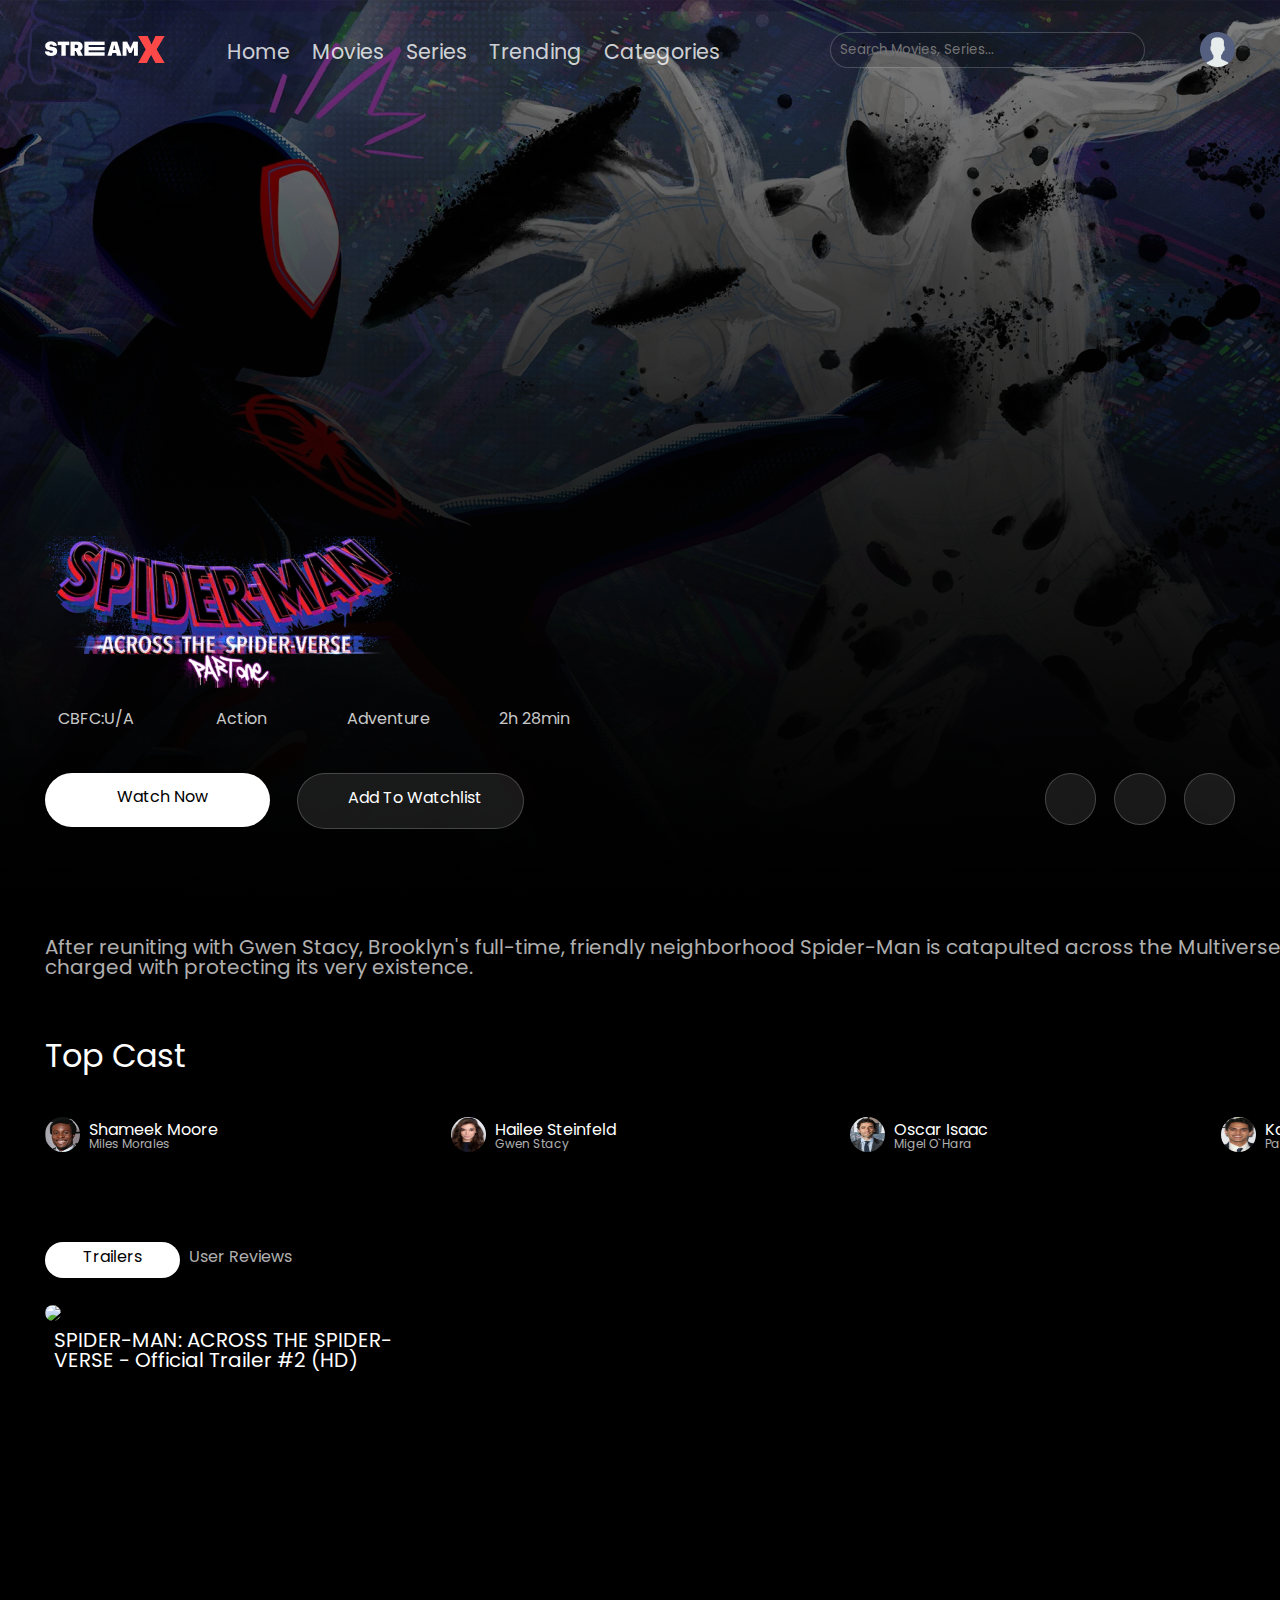
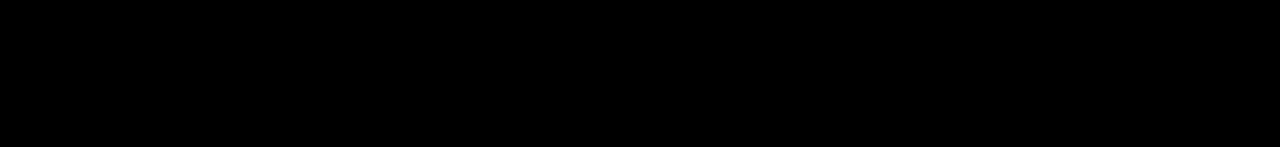
==== SpiderMan.html @ 91e1599d "add SpiderMan page" ====
<!DOCTYPE html>
<html lang="en">
<head>
    <meta charset="UTF-8">
    <meta name="viewport" content="width=device-width, initial-scale=1.0">
    <link rel="stylesheet" href="SpiderManStyle.css">
    <link rel="stylesheet" href="scrollbar.css">
    <link rel="stylesheet" href="https://cdnjs.cloudflare.com/ajax/libs/font-awesome/6.4.0/css/all.min.css" integrity="sha512-iecdLmaskl7CVkqkXNQ/ZH/XLlvWZOJyj7Yy7tcenmpD1ypASozpmT/E0iPtmFIB46ZmdtAc9eNBvH0H/ZpiBw==" crossorigin="anonymous" referrerpolicy="no-referrer" />
    <title>Document</title>
</head>
<body>
    <div class="index__SpiderManFilm-container">
        <div class="index__SpiderManFilm-navbar-container">
            <div class="index__SpiderManFilm-navbar-content">
                
                <div class="index__SpiderManFilm-navbar-left-container">
                    <div class="index__SpiderManFilm-navbar-logo-container">
                        <a href="#"><img src="images/Logo.png"></a>
                    </div>
                    <div class="index__SpiderManFilm-navbar-links-container">
                        <a href="#">Home</a>
                        <a href="#">Movies</a>
                        <a href="#">Series</a>
                        <a href="#">Trending</a>
                        <a href="#">Categories</a>
                    </div>
                </div>
                <div class="index__SpiderManFilm-navbar-right-container">
                    <div class="index__SpiderManFilm-navbar-search-container">
                        <input type="search" placeholder="Search Movies, Series...">
                    </div>
                    <div class="index__SpiderManFilm-navbar-userlogo-container">
                            <img src="images/149071.png" alt="" height="35">
                    </div>
                </div>
            </div>
        </div>
        <div class="index__SpiderManFilm-mainFilm-container">
            <div class="index__SpiderManFilm-mainFilm-content">
            <div class="index__SpiderManFilm-mainFilm-image-container">
                <img src="images/Spiderman.png" alt="">
            </div>
            <div class="index_SpiderManFilm-mainFilm-filmCharacteristics-container">
                <div class="index__SpiderManFilm-mainFilm-filmCharacteristics"><a>CBFC:U/A</a></div>
                <div class="index__SpiderManFilm-mainFilm-filmCharacteristics"><a>Action</a></div>
                <div class="index__SpiderManFilm-mainFilm-filmCharacteristics"><a>Adventure</a></div>
                <div class="index__SpiderManFilm-mainFilm-filmCharacteristics"><a>2h 28mіn</a></div>
            </div>

            </div>
                <div class="index__SpiderManFilm-mainFilm-buttons-container">
                <div class="index__SpiderManFilm-mainFilm-left-buttons-container">  
                    <div class="index__SpiderManFilm-mainFilm-watchNow-button-container">
                        <div class="index__SpiderManFilm-mainFilm-watchNow-button"><i class="fa-sharp fa-solid fa-circle-play" style="color: #303030;"></i><a href="SpiderMan.html">Watch Now</a></div>
                    </div>
                    <div class="index__SpiderManFilm-mainFilm-moreInfo-button-container">
                        <div class="index__SpiderManFilm-mainFilm-moreInfo-button"><i class="fa-regular fa-bookmark" style="color: #ffffff;"></i><a href="#">Add To Watchlist</a></div>
                    </div> 
                </div>  
                <div class="index__SpiderManFilm-mainFilm-right-buttons-container">  
                    <div class="index__SpiderManFilm-mainFilm-heart-button-container">
                        <div class="index__SpiderManFilm-mainFilm-watchNow-button"><i class="fa-regular fa-heart" style="color: #ffffff;"></i></div>
                    </div>
                    <div class="index__SpiderManFilm-mainFilm-download-button-container">
                        <div class="index__SpiderManFilm-mainFilm-moreInfo-button"><i class="fa-solid fa-download" style="color: #ffffff;"></i></div>
                    </div> 
                    <div class="index__SpiderManFilm-mainFilm-repost-button-container">
                        <div class="index__SpiderManFilm-mainFilm-moreInfo-button"><i class="fa-solid fa-share" style="color: #ffffff;"></i></div>
                    </div> 
                </div>  
            </div>
        </div>
        <div class="index__SpiderManFilm-Info-container">
            <div class="index__SpiderManFilm-Info-content">
                <div class="index__SpiderManFilm-Info-Description-container">
                    <p>After reuniting with Gwen Stacy, Brooklyn's full-time, friendly neighborhood Spider-Man is catapulted across the Multiverse, where he encounters a team of Spider-People charged with protecting its very existence.</p>
                </div>
                <div class="index__SpiderManFilm-Info-Cast-container">
                    <h1>Top Cast</h1>
                    <div class="index__SpiderManFilm-Info-Actors-container">
                        <div class="index__SpiderManFilm-Info-actor">
                            <div class="index__SpiderManFilm-Actor-Image-container"><img src="images/cast1.jpg" alt="" height="50" id="index__SpiderManFilm-Actor-Image"></div>
                            <div class="index__SpiderManFilm-Actor-text-container">                                
                                <p>Shameek Moore</p>
                                <p class="index__SpiderManFilm-bottom-text">Miles Morales</p>
                            </div>
                        </div>
                        <div class="index__SpiderManFilm-Info-actor">
                            <div class="index__SpiderManFilm-Actor-Image-container"><img src="images/cast3.jpg" alt="" height="50" id="index__SpiderManFilm-Actor-Image"></div>
                            <div class="index__SpiderManFilm-Actor-text-container">
                                <p>Hailee Steinfeld</p>
                                <p class="index__SpiderManFilm-bottom-text">Gwen Stacy</p>
                            </div>
                        </div>
                        <div class="index__SpiderManFilm-Info-actor">
                            <div class="index__SpiderManFilm-Actor-Image-container"><img src="images/cast2.jpg" alt="" height="50" id="index__SpiderManFilm-Actor-Image"></div>
                            <div class="index__SpiderManFilm-Actor-text-container">
                                <p>Oscar Isaac</p>
                                <p class="index__SpiderManFilm-bottom-text">Migel O`Hara</p>
                            </div>
                        </div>
                        <div class="index__SpiderManFilm-Info-actor">
                            <div class="index__SpiderManFilm-Actor-Image-container"><img src="images/cast4.jpg" alt="" height="50" id="index__SpiderManFilm-Actor-Image"></div>
                            <div class="index__SpiderManFilm-Actor-text-container">   
                                <p>Karan Soni</p>
                                <p class="index__SpiderManFilm-bottom-text">Pavitra Prabhakara</p>
                            </div> 
                        </div>
                        <div class="index__SpiderManFilm-Info-actor">
                            <div class="index__SpiderManFilm-Actor-Image-container"><img src="images/cast5.jpg" alt="" height="50" id="index__SpiderManFilm-Actor-Image"></div>
                            <div class="index__SpiderManFilm-Actor-text-container">  
                                <p>Daniel Kaluuya</p>
                                <p class="index__SpiderManFilm-bottom-text">Spider-Man Punk</p>
                            </div> 
                        </div>
                    </div>
                </div>
                <div class="index__SpiderManFilm-Info-Trailers-container">
                    <div class="index__SpiderManFilm-Info-Trailer-container">
                        <div class="index__SpiderManFilm-Info-Trailer"><a>Trailers</a></div>
                    </div>
                        <div class="index__SpiderManFilm-Info-User_Reviews"><a>User Reviews</a></div>

                </div>
                <div class="index__SpiderManFilm-Trailer-container">
                        <div class="index__SpiderManFilm-Trailer-content">
                            <a href="https://www.youtube.com/watch?v=shW9i6k8cB0"><div class="index__SpiderManFilm-trailer-image"><img src="https://i.ytimg.com/vi/shW9i6k8cB0/hq720.jpg?sqp=-oaymwEcCNAFEJQDSFXyq4qpAw4IARUAAIhCGAFwAcABBg==&rs=AOn4CLAlRu0ZOzSCcuzp1_4CNb85UlX5MQ" height="200"></div>
                            <div class="index__SpiderManFilm-trailer-text"><a href="https://www.youtube.com/watch?v=shW9i6k8cB0">SPIDER-MAN: ACROSS THE SPIDER-VERSE - Official Trailer #2 (HD)</a></div></a>
                        </div>
                </div>
            </div>
        </div>
</body>
</html>
---- SpiderManStyle.css ----
@import url('https://fonts.googleapis.com/css2?family=Poppins:wght@100;200;300;400;500;600;700;800;900&display=swap');
*{
    padding: 0;
    margin: 0;
    border: 0;
    font-family: 'Poppins', sans-serif;
    color: white;
    transition: .2s linear;
}
:before,:after{
    -moz-box-sizing: border-box;
    -webkit-box-sizing: border-box;
    box-sizing: border-box;
}
:focus, :active{outline: none;}
a:focus, a:active{outline: none;}

nav,footer,header,aside{display: block;}

html, body{
    height: 100%;
    width: 100%;
    font-style: 100%;
    line-height: 1;
    font-style: 14px;
    -ms-text-size-adjust: 100%;
    -moz-text-size-adjust: 100%;
    -webkit-text-size-adjust: 100%;
}

input, button, textarea{font-family: inherit;}

input::-ms-clear{display:none;}
button{cursor: pointer;}
button::-moz-focus-inner{padding: 0;border: 0;}
a, a:visited{text-decoration: none;}
a:hover{text-decoration: none;}
ul li{list-style-type: none;}
img{vertical-align: top;}

h1,h2, h3, h4, h5, h6{font-style: inherit; font-weight: 400;}

body{
    background-color: black;
}

.index__SpiderManFilm-navbar-container{
    height: 12.5vh;
}

.index__SpiderManFilm-navbar-content{
    display: flex;
    justify-content: space-between;
}

.index__SpiderManFilm-navbar-left-container{
    display: flex;
    justify-content: space-between; 
    height: 5vh;
    width: 75vh;
    margin: 4vh 5vh;
}

.index__SpiderManFilm-navbar-right-container{
    display: flex;
    justify-content: space-between; 
    height: 5vh;
    width: 45vh;
    margin: 3vh 5vh;
}

.index__SpiderManFilm-navbar-links-container{
    margin-top: 0.7vh;
}

.index__SpiderManFilm-navbar-links-container a{
    color: rgba(255, 255, 255, 0.80);
    font-size: 2.3vh;
    margin-left: 2vh;
}

.index__SpiderManFilm-navbar-search-container{
    margin-top: 0.5vh;
}

.index__SpiderManFilm-navbar-search-container input{
    border-radius: 40px;
    border: 1px solid rgba(255, 255, 255, 0.20);
    background: rgba(0, 0, 0, 0.10);
    height: 4vh;
    width: 35vh;
    padding: 0vh 1vh;
    color: white;
}

.index__SpiderManFilm-navbar-userlogo-container{
    margin-top: 0.5vh;
}

.index__SpiderManFilm-mainFilm-container{
    text-align: left;
}

.index__SpiderManFilm-mainFilm-content{
    width: 65vh;
    margin-top: 47vh;
}

.index_SpiderManFilm-mainFilm-filmCharacteristics-container{
    display: flex;  
    justify-content: center;
    text-align: center;
    width: 100%;
    margin-top: 1vh;
}

.index__SpiderManFilm-mainFilm-filmCharacteristics-container a{
    color: rgba(255, 255, 255, 0.80);
}

.index__SpiderManFilm-mainFilm-filmDescription-container p{
    color: rgba(255, 255, 255, 0.80);
    line-height: 2.2vh;
}

.index__SpiderManFilm-mainFilm-filmDescription-container{
    margin-top: 3vh;
}

.index__SpiderManFilm-mainFilm-filmCharacteristics{
    height: 5.5vh;
    margin-left: 5vh;
    width: 20vh;
    padding-top: 1.6vh;
    border: none;
    box-sizing: border-box;
    border: 0px solid ; 
    border-radius: 40px;
    transition: .2 linear;
    cursor: pointer;
    user-select: none;
}

.index__SpiderManFilm-mainFilm-filmCharacteristics:hover{
    border: 1px solid rgba(255, 255, 255, 0.20);
    background: rgba(0, 0, 0, 0.10);
    cursor: pointer;    
    user-select: none;
}

.index__SpiderManFilm-mainFilm-filmCharacteristics a{
    color: rgba(255, 255, 255, 0.80);
}

.index__SpiderManFilm-mainFilm-buttons-container{
    display: flex;
    justify-content: center;
    margin-top: 3vh;
    width: 100%;
}

.index__SpiderManFilm-mainFilm-watchNow-button-container{
    height: 6vh;
    background-color: white;
    width: 25vh;
    border-radius: 40px;
    margin-right: 3vh;
}

.index__SpiderManFilm-mainFilm-watchNow-button-container:hover{
    -webkit-box-shadow: 0px 0px 14px 4px rgba(34, 60, 80, 0.32);
    -moz-box-shadow: 0px 0px 14px 4px rgba(34, 60, 80, 0.32);
    box-shadow: 0px 0px 14px 4px rgba(34, 60, 80, 0.32);
}

.index__SpiderManFilm-mainFilm-watchNow-button{
    padding-top: 1.8vh;
    text-align: center;
}

.index__SpiderManFilm-mainFilm-watchNow-button a{
    color: black;
    margin-left: 1vh;
}

.index__SpiderManFilm-mainFilm-moreInfo-button-container{
    height: 6vh;
    border-radius: 40px;
    border: 1px solid rgba(255, 255, 255, 0.20);
    background: rgba(80, 80, 80, 0.3); 
    width: 25vh;
    border-radius: 40px;
}

.index__SpiderManFilm-mainFilm-moreInfo-button{
    padding-top: 1.8vh;
    text-align: center;
}

.index__SpiderManFilm-mainFilm-moreInfo-button a{
    color: rgb(255, 255, 255);
    margin-left: 1vh;
}

.index__SpiderManFilm-container {
    height: 100vh;
    background-image: linear-gradient(rgba(0, 0, 0, 0), rgba(0, 0, 0, 1)), url('images/background.png');
    background-size: cover;
    background-position: top;
    transition: background-color 0.5s ease;
}

.index__SpiderManFilm-mainFilm-image-container{
    margin-left: 5vh;
}

.index__SpiderManFilm-mainFilm-repost-button-container{
    height: 5.5vh;
    border-radius: 40px;
    border: 1px solid rgba(255, 255, 255, 0.20);
    background: rgba(80, 80, 80, 0.3); 
    width: 5.5vh;
    border-radius: 40px;
    margin-left: 2vh;
}

.index__SpiderManFilm-mainFilm-heart-button-container{
    height: 5.5vh;
    border-radius: 40px;
    border: 1px solid rgba(255, 255, 255, 0.20);
    background: rgba(80, 80, 80, 0.3); 
    width: 5.5vh;
    border-radius: 40px;
    margin-left: 2vh;
}

.index__SpiderManFilm-mainFilm-download-button-container{
    height: 5.5vh;
    border-radius: 40px;
    border: 1px solid rgba(255, 255, 255, 0.20);
    background: rgba(80, 80, 80, 0.3); 
    width: 5.5vh;
    border-radius: 40px;
    margin-left: 2vh;
}

.index__SpiderManFilm-mainFilm-buttons-container{
    display: flex;
    justify-content: space-between;
}

.index__SpiderManFilm-mainFilm-right-buttons-container{
    display: flex;
    margin-right: 5vh;
}

.index__SpiderManFilm-mainFilm-left-buttons-container{
    display: flex;
    margin-left: 5vh;
}

.index__SpiderManFilm-Info-container{

    margin-left: 5vh;
    margin-top: 12vh;
}

.index__SpiderManFilm-Info-Description-container p{
    color: rgba(255, 255, 255, 0.70);
    font-size: 20px;
}

.index__SpiderManFilm-Info-container{
    height: 90vh;
    width: 192vh;
}

.index__SpiderManFilm-Info-Cast-container{
    margin-top: 7vh;
}

#index__SpiderManFilm-Actor-Image{
    height: 35px;
    width: 35px;
    border-radius: 50px;
}

.index__SpiderManFilm-Info-actor{
    display: flex;
    justify-content: center;
}

.index__SpiderManFilm-Info-Actors-container{
    display: flex;
    justify-content: space-between;
    margin-top: 5vh;
}

.index__SpiderManFilm-bottom-text{
    font-size: 12px;
    color: rgba(255, 255, 255, 0.70);
}

.index__SpiderManFilm-Actor-text-container{
    margin-left: 1vh;
    margin-top: 0.5vh;
}

.index__SpiderManFilm-Info-Trailers-container{
    margin-top: 10vh;
}

.index__SpiderManFilm-Info-Trailer-container{
    background-color: white;
    width: 15vh;
    height: 4vh;
    display: flex;
    justify-content: center;
    border-radius: 35px;
}

.index__SpiderManFilm-Info-Trailer{
    padding-top: 0.8vh;
}

.index__SpiderManFilm-Info-Trailer-container a{
    color: black;
}

.index__SpiderManFilm-Info-Trailers-container{
    display: flex;
    justify-content: flex-start;
}

.index__SpiderManFilm-Info-User_Reviews{
    margin-top: 0.8vh;
    margin-left: 1vh;
}


.index__SpiderManFilm-Info-User_Reviews a{
    color: rgba(255, 255, 255, 0.70);
}

.index__SpiderManFilm-Trailer-container img{
    border-radius: 15px;
}

.index__SpiderManFilm-Trailer-container{
    margin-top: 3vh;
}

.index__SpiderManFilm-Trailer-content{
    width: 350px;
}

.index__SpiderManFilm-trailer-text{
    margin-left: 1vh;
    padding-top: 1vh;
}

.index__SpiderManFilm-trailer-text a{
    font-size: 20px;
}
---- scrollbar.css ----
body::-webkit-scrollbar {
    width: 8px;
  }
  
  body::-webkit-scrollbar-track {
    background-color: #000000;
    border-radius: 100px;
  }
  
  body::-webkit-scrollbar-thumb {
    background-color: #2b2b2b;
    border-radius: 100px;
  }
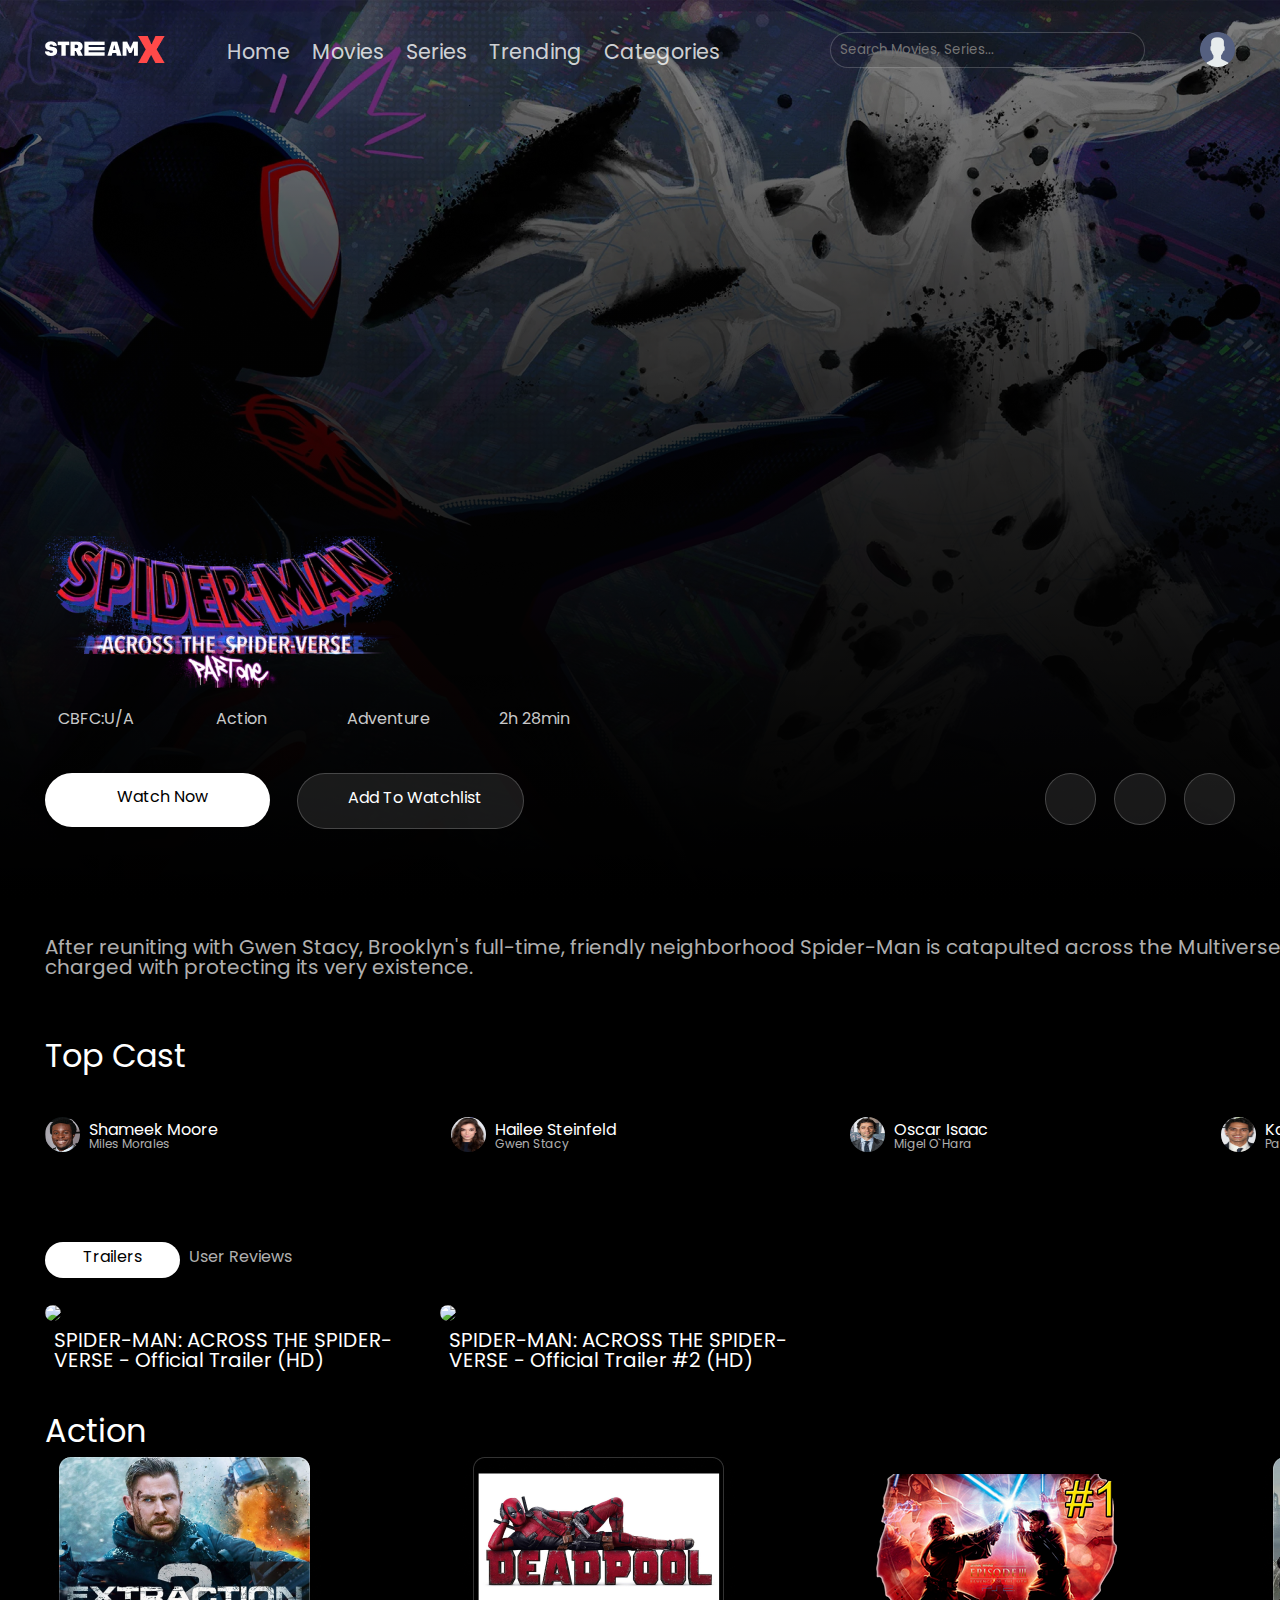
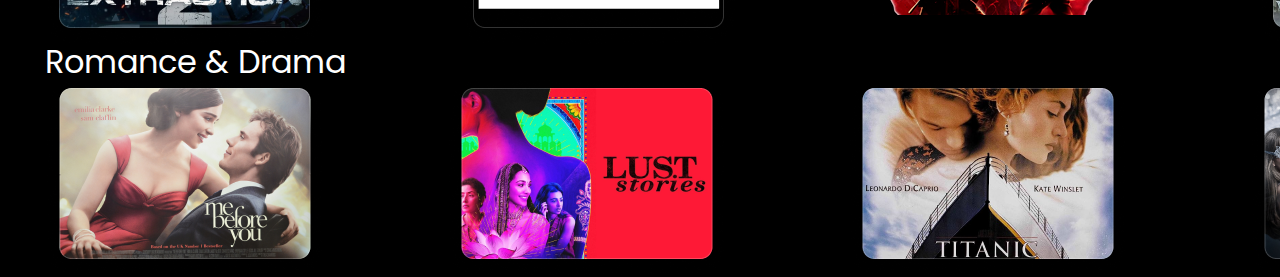
==== commit d5592d58: "end more films" ====
--- a/SpiderMan.html
+++ b/SpiderMan.html
@@ -123,10 +123,35 @@
 
                 </div>
                 <div class="index__SpiderManFilm-Trailer-container">
-                        <div class="index__SpiderManFilm-Trailer-content">
+
+                        <div class="index__SpiderManFilm-1Trailer-content">
+                            <a href="https://www.youtube.com/watch?v=cqGjhVJWtEg"><div class="index__SpiderManFilm-trailer-image"><img src="https://i.ytimg.com/vi/cqGjhVJWtEg/hq720.jpg?sqp=-oaymwEcCNAFEJQDSFXyq4qpAw4IARUAAIhCGAFwAcABBg==&rs=AOn4CLCvWv8WIgl5nJNFV4Pp9B9nI_c59A" height="200"></div>
+                            <div class="index__SpiderManFilm-trailer-text"><a href="https://www.youtube.com/watch?v=cqGjhVJWtEg">SPIDER-MAN: ACROSS THE SPIDER-VERSE - Official Trailer (HD)</a></div></a>
+                        </div>
+                        <div class="index__SpiderManFilm-2Trailer-content">
                             <a href="https://www.youtube.com/watch?v=shW9i6k8cB0"><div class="index__SpiderManFilm-trailer-image"><img src="https://i.ytimg.com/vi/shW9i6k8cB0/hq720.jpg?sqp=-oaymwEcCNAFEJQDSFXyq4qpAw4IARUAAIhCGAFwAcABBg==&rs=AOn4CLAlRu0ZOzSCcuzp1_4CNb85UlX5MQ" height="200"></div>
                             <div class="index__SpiderManFilm-trailer-text"><a href="https://www.youtube.com/watch?v=shW9i6k8cB0">SPIDER-MAN: ACROSS THE SPIDER-VERSE - Official Trailer #2 (HD)</a></div></a>
                         </div>
+                </div>
+                <div class="index__SpiderManFilm-MoreFilms-container">
+                <div class="index__SpiderManFilm-MoreFilms-action-container">
+                    <div class="index__SpiderManFilm-MoreFilms-action-text-container"><h1>Action</h1></div>
+                    <div class="index__SpiderManFilm-MoreFilms-action-images-container">
+                        <div class="index__SpiderManFilm-MoreFilms-action-FirstFilm-container"><a href=""><img src="images/firstfilmaction.png" alt=""></a></div>
+                        <div class="index__SpiderManFilm-MoreFilms-action-film-container"><a href=""><img src="images/secondfilmaction.png" alt=""></a></div>
+                        <div class="index__SpiderManFilm-MoreFilms-action-thirdfilm-container"><a href=""><img src="images/trirdfilaction.png" alt=""></a></div>
+                        <div class="index__SpiderManFilm-MoreFilms-action-film-container"><a href=""><img src="images/fourthfilmaction.png" alt=""></a></div>
+                    </div>
+                </div>
+                <div class="index__SpiderManFilm-MoreFilms-romanceDrama-container">
+                    <div class="index__SpiderManFilm-MoreFilms-romanceDrama-text-container"><h1>Romance & Drama</h1></div>
+                    <div class="index__SpiderManFilm-MoreFilms-romanceDrama-images-container">
+                        <div class="index__SpiderManFilm-MoreFilms-romanceDrama-FirstFilm-container"><a href=""><img src="images/firstfilmromance.png" alt=""></a></div>
+                        <div class="index__SpiderManFilm-MoreFilms-romanceDrama-film-container"><a href=""><img src="images/secondfilmromance.png" alt=""></a></div>
+                        <div class="index__SpiderManFilm-MoreFilms-romanceDrama-film-container"><a href=""><img src="images/trirdfilmromance.png" alt=""></a></div>
+                        <div class="index__SpiderManFilm-MoreFilms-romanceDrama-film-container"><a href=""><img src="images/fourthfilmromance.png" alt=""></a></div> 
+                    </div>
+                </div>
                 </div>
             </div>
         </div>
--- a/SpiderManStyle.css
+++ b/SpiderManStyle.css
@@ -350,8 +350,13 @@
     margin-top: 3vh;
 }
 
-.index__SpiderManFilm-Trailer-content{
+.index__SpiderManFilm-1Trailer-content{
     width: 350px;
+}
+
+.index__SpiderManFilm-2Trailer-content{
+    width: 350px;
+    margin-left: 5vh;
 }
 
 .index__SpiderManFilm-trailer-text{
@@ -361,4 +366,36 @@
 
 .index__SpiderManFilm-trailer-text a{
     font-size: 20px;
+}
+
+.index__SpiderManFilm-Trailer-container{
+    display:flex;
+    justify-content: flex-start;
+}
+
+.index__SpiderManFilm-MoreFilms-action-images-container{
+    display: flex;
+    justify-content: flex-start;
+}
+
+.index__SpiderManFilm-MoreFilms-action-film-container{
+    margin-left: 15vh;
+}
+
+.index__SpiderManFilm-MoreFilms-action-thirdfilm-container{
+    margin-top: 3vh;
+    margin-left: 15vh;
+}  
+
+.index__SpiderManFilm-MoreFilms-romanceDrama-images-container{
+    display: flex;
+    justify-content: flex-start;
+}
+
+.index__SpiderManFilm-MoreFilms-romanceDrama-film-container{
+    margin-left: 13.5vh;
+}
+
+.index__SpiderManFilm-MoreFilms-container{
+    margin-top: 5vh;
 }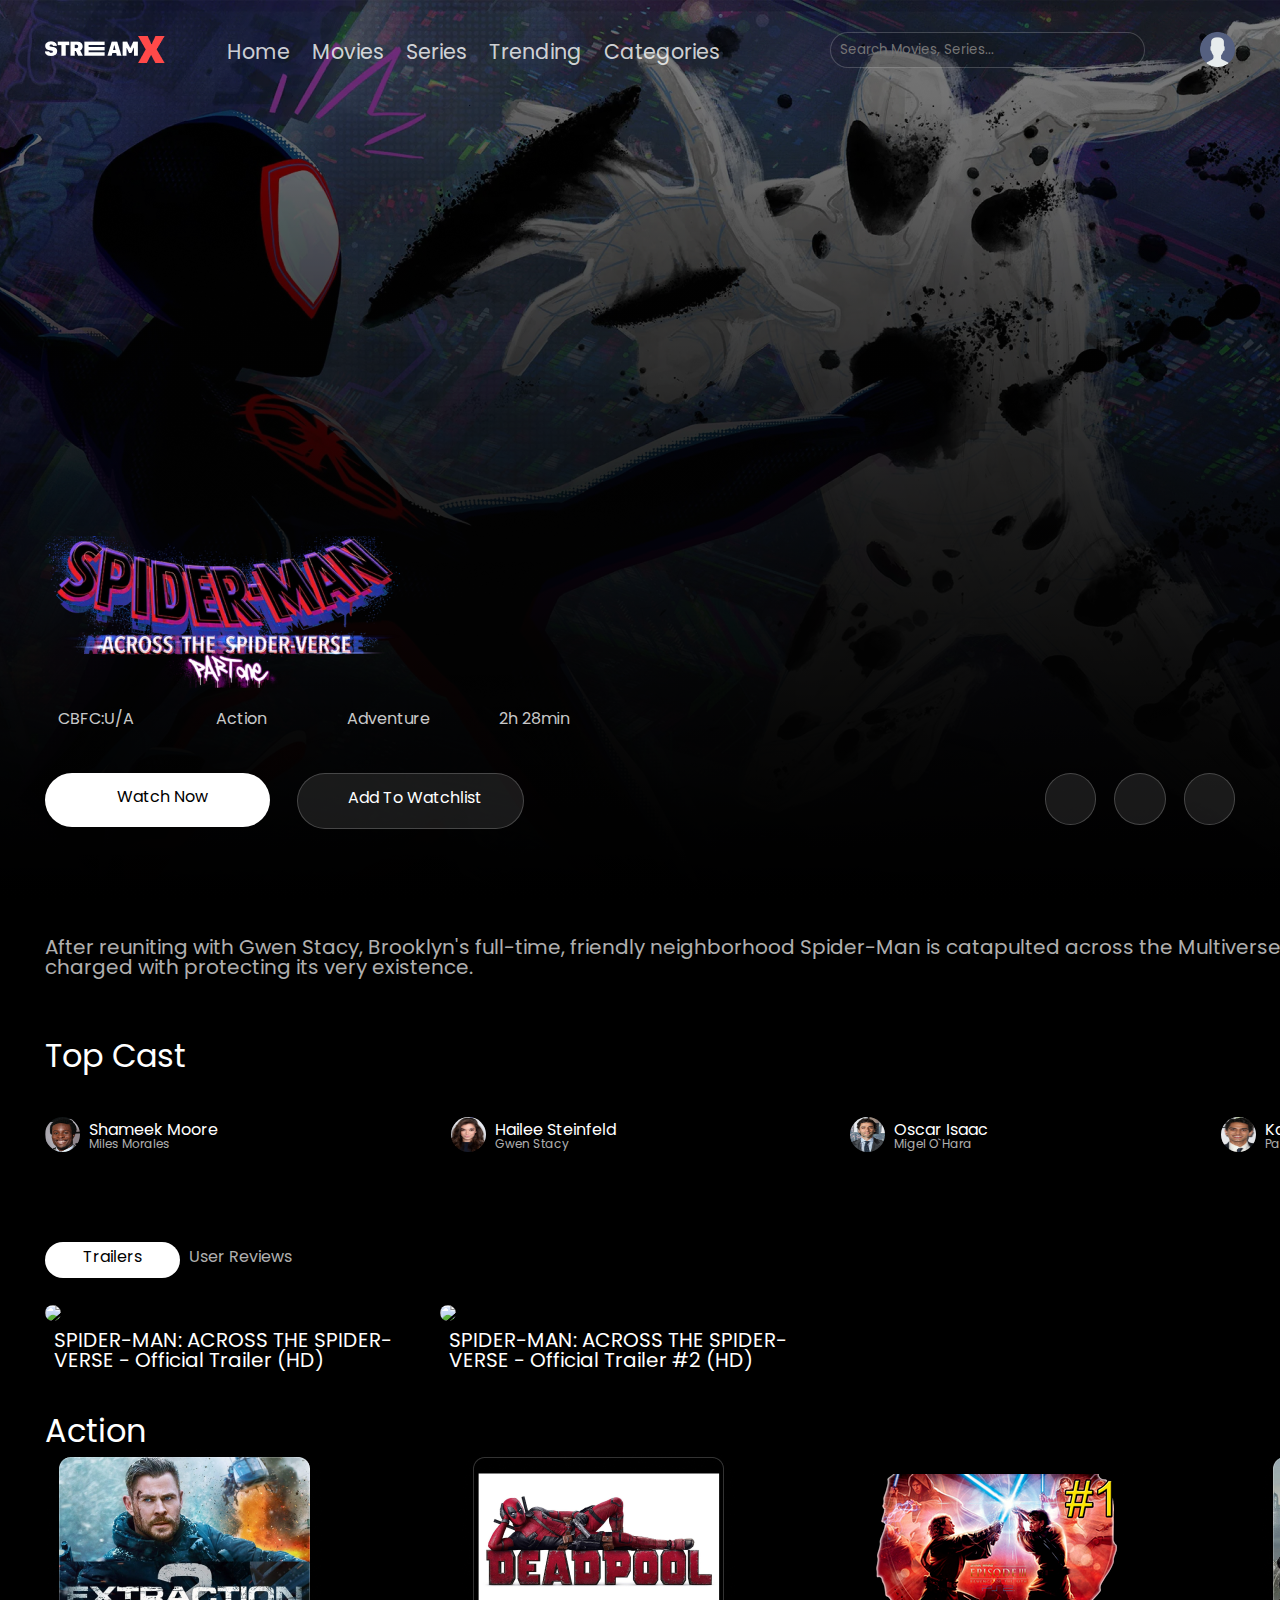
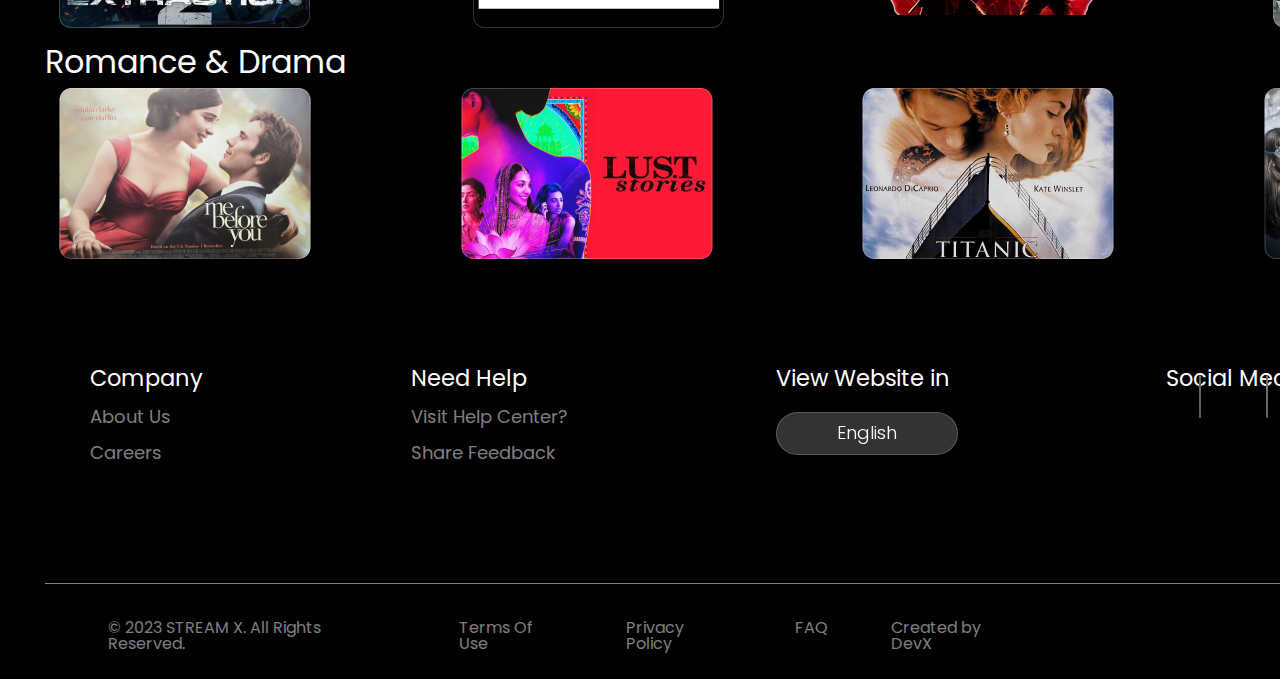
==== commit 1ce875bc: "end SpiderMan info page" ====
--- a/SpiderMan.html
+++ b/SpiderMan.html
@@ -5,6 +5,8 @@
     <meta name="viewport" content="width=device-width, initial-scale=1.0">
     <link rel="stylesheet" href="SpiderManStyle.css">
     <link rel="stylesheet" href="scrollbar.css">
+    <link rel="stylesheet" href="footer.css">
+    <link rel="stylesheet" href="info.css">
     <link rel="stylesheet" href="https://cdnjs.cloudflare.com/ajax/libs/font-awesome/6.4.0/css/all.min.css" integrity="sha512-iecdLmaskl7CVkqkXNQ/ZH/XLlvWZOJyj7Yy7tcenmpD1ypASozpmT/E0iPtmFIB46ZmdtAc9eNBvH0H/ZpiBw==" crossorigin="anonymous" referrerpolicy="no-referrer" />
     <title>Document</title>
 </head>
@@ -153,6 +155,48 @@
                     </div>
                 </div>
                 </div>
+                <div class="index__info-conteiner">
+                    <div class="index__company-column-conteiner">
+                        <h4>Company</h4>
+                        <a href=""><h5>About Us</h5></a>
+                        <a href=""><h5>Careers</h5></a>
+                    </div>
+                    <div class="index__needHelp-column-conteiner">
+                        <h4>Need Help</h4>
+                        <a href=""><h5>Visit Help Center?</h5></a>
+                        <a href=""><h5>Share Feedback</h5></a>
+                    </div>
+                    <div class="index__language-column-conteiner">
+                        <h4>View Website in</h4>
+                        <div class="index__language-choise-container">
+                            <i class="fa-solid fa-check" style="color: white;"></i>
+                            <p>English</p>
+                            <i class="fa-solid fa-chevron-down" style="color: white;"></i>
+                        </div>
+                    </div>
+                    <div class="index__socialMedia-column-conteiner">
+                        <h4>Social Media</h4>
+                        <div class="index__socialMedia-column-icons-conteiner">
+                           <a href=""><i class="fa-brands fa-instagram" style="color: white;"></i></a>
+                            <a href=""><i class="fa-brands fa-twitter" style="color: white;"></i></a>
+                        </div>
+                    </div>
+                    <div class="index__downloadOurApp-column-conteiner">
+                        <h4>Download Our App</h4>
+                        <a href=""><img src="images/info googleplay.png" alt=""></a>
+                        <a href=""><img src="images/info appstore.png" alt=""></a>
+                    </div>
+                </div>
+                <div class="index__footer-container">
+                    <p>© 2023 STREAM X. All Rights Reserved.</p>
+                    <p>Terms Of Use </p>
+                    <p>Privacy Policy</p>
+                    <p>FAQ</p>
+                    <p>Created by DevX</p>
+                    <div class="index__footer-img-container">
+                        <img src="images/Logo.png" alt="">
+                    </div>
+                </div>
             </div>
         </div>
 </body>
--- a/footer.css
+++ b/footer.css
@@ -0,0 +1,54 @@
+*{
+	padding: 0;
+	margin: 0;
+	border: 0;
+	transition: .2s linear;
+}
+:before,:after{
+	-moz-box-sizing: border-box;
+	-webkit-box-sizing: border-box;
+	box-sizing: border-box;
+}
+:focus, :active{outline: none;}
+a:focus, a:active{outline: none;}
+
+nav,footer,header,aside{display: block;}
+
+html, body{
+	height: 100%;
+	width: 100%;
+	font-style: 100%;
+	line-height: 1;
+	font-style: 14px;
+	-ms-text-size-adjust: 100%;
+	-moz-text-size-adjust: 100%;
+	-webkit-text-size-adjust: 100%;
+}
+
+input, button, textarea{font-family: inherit;}
+
+input::-ms-clear{display:none;}
+button{cursor: pointer;}
+button::-moz-focus-inner{padding: 0;border: 0;}
+a, a:visited{text-decoration: none;}
+a:hover{text-decoration: none;}
+ul li{list-style-type: none;}
+img{vertical-align: top;}
+
+h1,h2, h3, h4, h5, h6{font-style: inherit; font-weight: 400;}
+
+.index__footer-container{
+	margin-top: 5vh;
+	display: flex;
+	padding-bottom: 3vh;
+	padding-top: 4vh;
+	border-top: 1px solid #FFFFFF80;
+}
+
+.index__footer-container p{
+	color: #FFFFFF80;
+	margin-left: 7vh;
+}
+.index__footer-img-container img{
+	margin-left: 70vh
+}--- a/info.css
+++ b/info.css
@@ -0,0 +1,132 @@
+*{
+	padding: 0;
+	margin: 0;
+	border: 0;
+	transition: .2s linear;
+}
+:before,:after{
+	-moz-box-sizing: border-box;
+	-webkit-box-sizing: border-box;
+	box-sizing: border-box;
+}
+:focus, :active{outline: none;}
+a:focus, a:active{outline: none;}
+
+nav,footer,header,aside{display: block;}
+
+html, body{
+	height: 100%;
+	width: 100%;
+	font-style: 100%;
+	line-height: 1;
+	font-style: 14px;
+	-ms-text-size-adjust: 100%;
+	-moz-text-size-adjust: 100%;
+	-webkit-text-size-adjust: 100%;
+}
+
+input, button, textarea{font-family: inherit;}
+
+input::-ms-clear{display:none;}
+button{cursor: pointer;}
+button::-moz-focus-inner{padding: 0;border: 0;}
+a, a:visited{text-decoration: none;}
+a:hover{text-decoration: none;}
+ul li{list-style-type: none;}
+img{vertical-align: top;}
+
+h1,h2, h3, h4, h5, h6{font-style: inherit; font-weight: 400;}
+
+.index__info-conteiner{
+	display: flex;
+	justify-content: space-between;
+	margin-top: 10vh;
+	margin-left: 5vh;
+	margin-right: 5vh;
+}
+
+.index__info-conteiner h4{
+	font-size: 2.5vh;
+}
+
+.index__info-conteiner h5{
+	color: #FFFFFF80;
+	font-size: 2vh;
+	margin-top: 2vh;
+}
+
+.index__company-column-conteiner{
+	display: flex;
+	flex-direction: column;
+
+}
+
+.index__needHelp-column-conteiner{
+	display: flex;
+	flex-direction: column;
+}
+
+.index__language-column-conteiner{
+	display: flex;
+	flex-direction: column;
+}
+
+.index__language-choise-container{
+	display: flex;
+	flex-direction: row;
+	justify-content: space-around;
+	text-align: center;
+	padding-top: 1vh;
+	margin-top: 2.5vh;
+	width: 20vh;
+	height: 3.5vh;
+	border-radius: 40px;
+	border: 0.1vh solid rgba(255, 255, 255, 0.20);
+	background: rgba(255, 255, 255, 0.20);
+	backdrop-filter: blur(20px);
+}
+
+.index__language-column-conteiner i{
+	font-size: 2.5vh;
+}
+
+.index__language-column-conteiner p{
+	font-size: 2vh;
+	font-weight: 300;
+	margin-top: 0.25vh;
+}
+
+.index__socialMedia-column-conteiner{
+	display: flex;
+	flex-direction: column;
+}
+
+.index__downloadOurApp-column-conteiner{
+	display: flex;
+	flex-direction: column;
+}
+
+.index__downloadOurApp-column-conteiner img{
+	margin-top: 1vh;
+	border-radius: 0.5vh;
+}
+
+.index__socialMedia-column-icons-conteiner{
+	width: 15vh;
+	display: flex;
+	flex-direction: row;
+	justify-content: space-around;
+}
+
+.index__socialMedia-column-icons-conteiner i{
+	text-align: center;
+	padding-top: 1vh;
+	margin-top: 2.5vh;
+	width: 5vh;
+	height: 3.5vh;
+	border-radius: 30px;
+	font-size: 2.5vh;
+	border: 0.1vh solid rgba(255, 255, 255, 0.20);
+	background: rgba(255, 255, 255, 0.20);
+	backdrop-filter: blur(20px);
+}